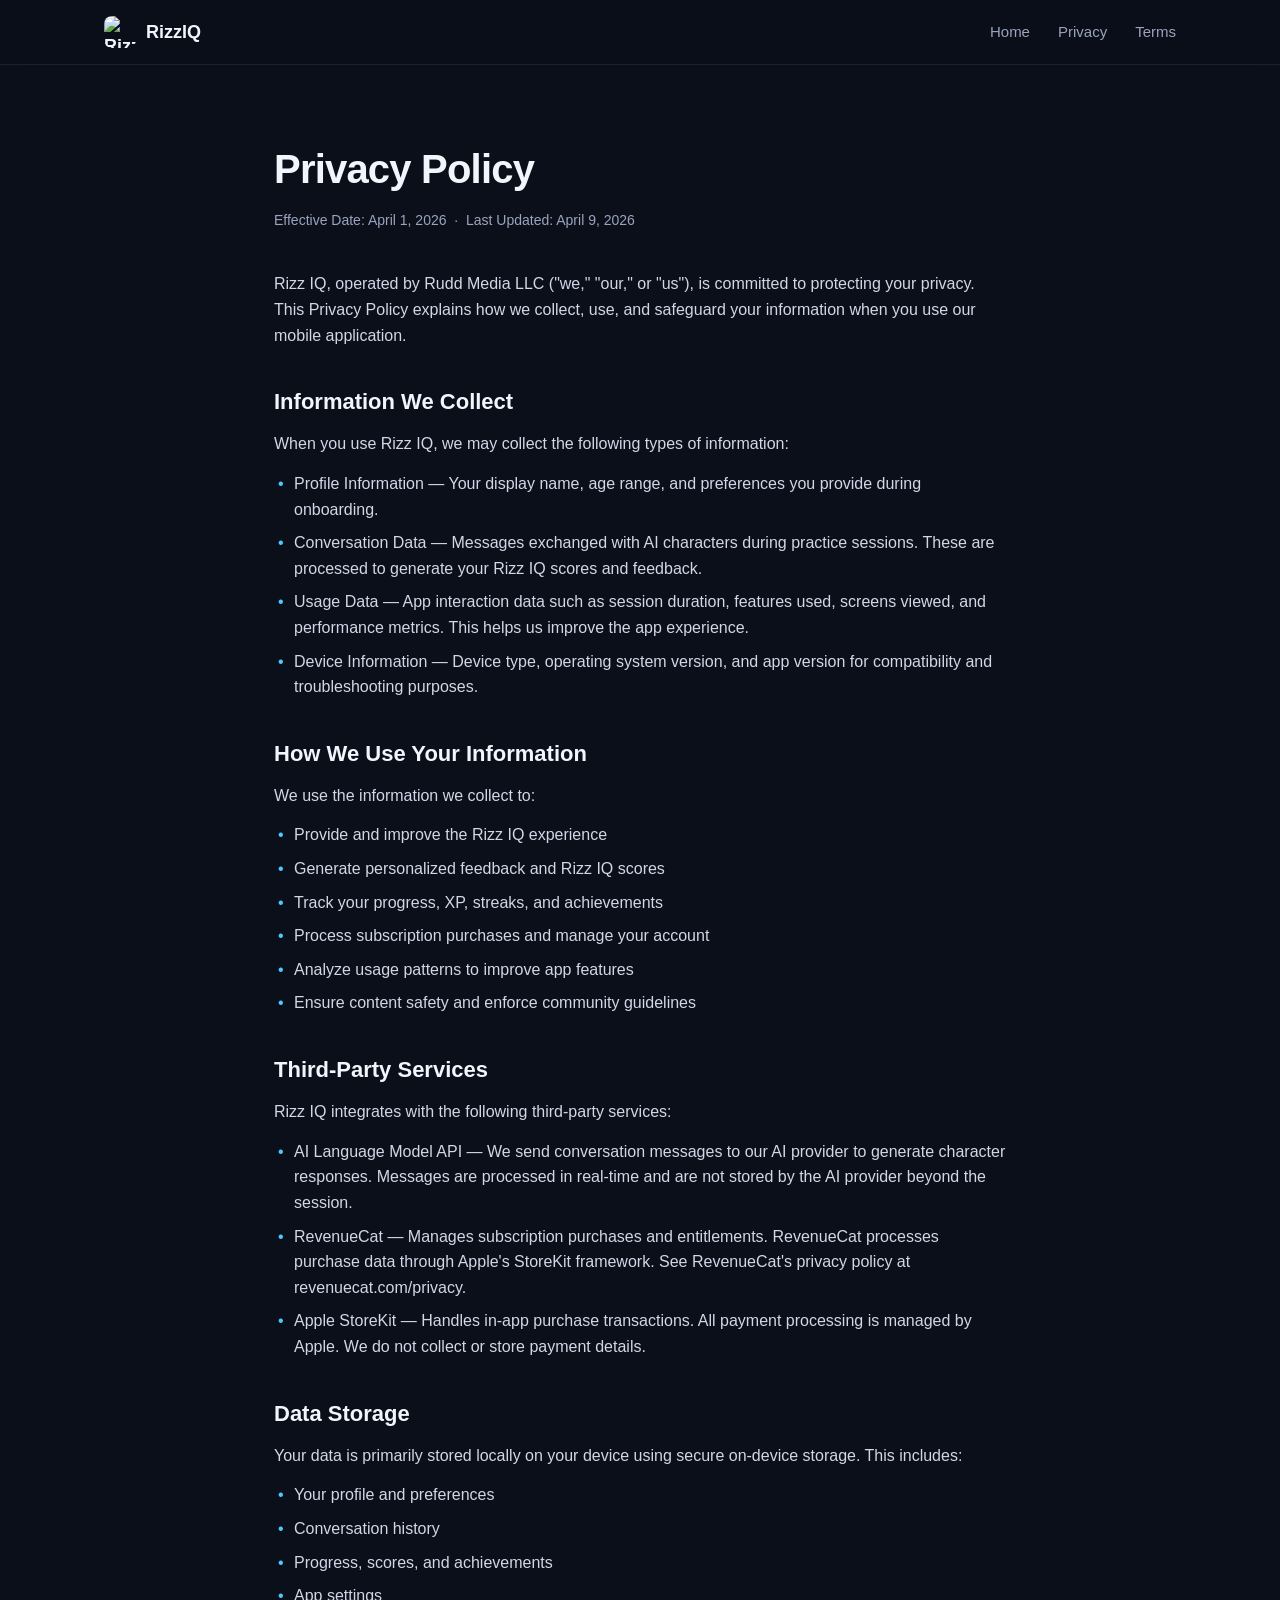
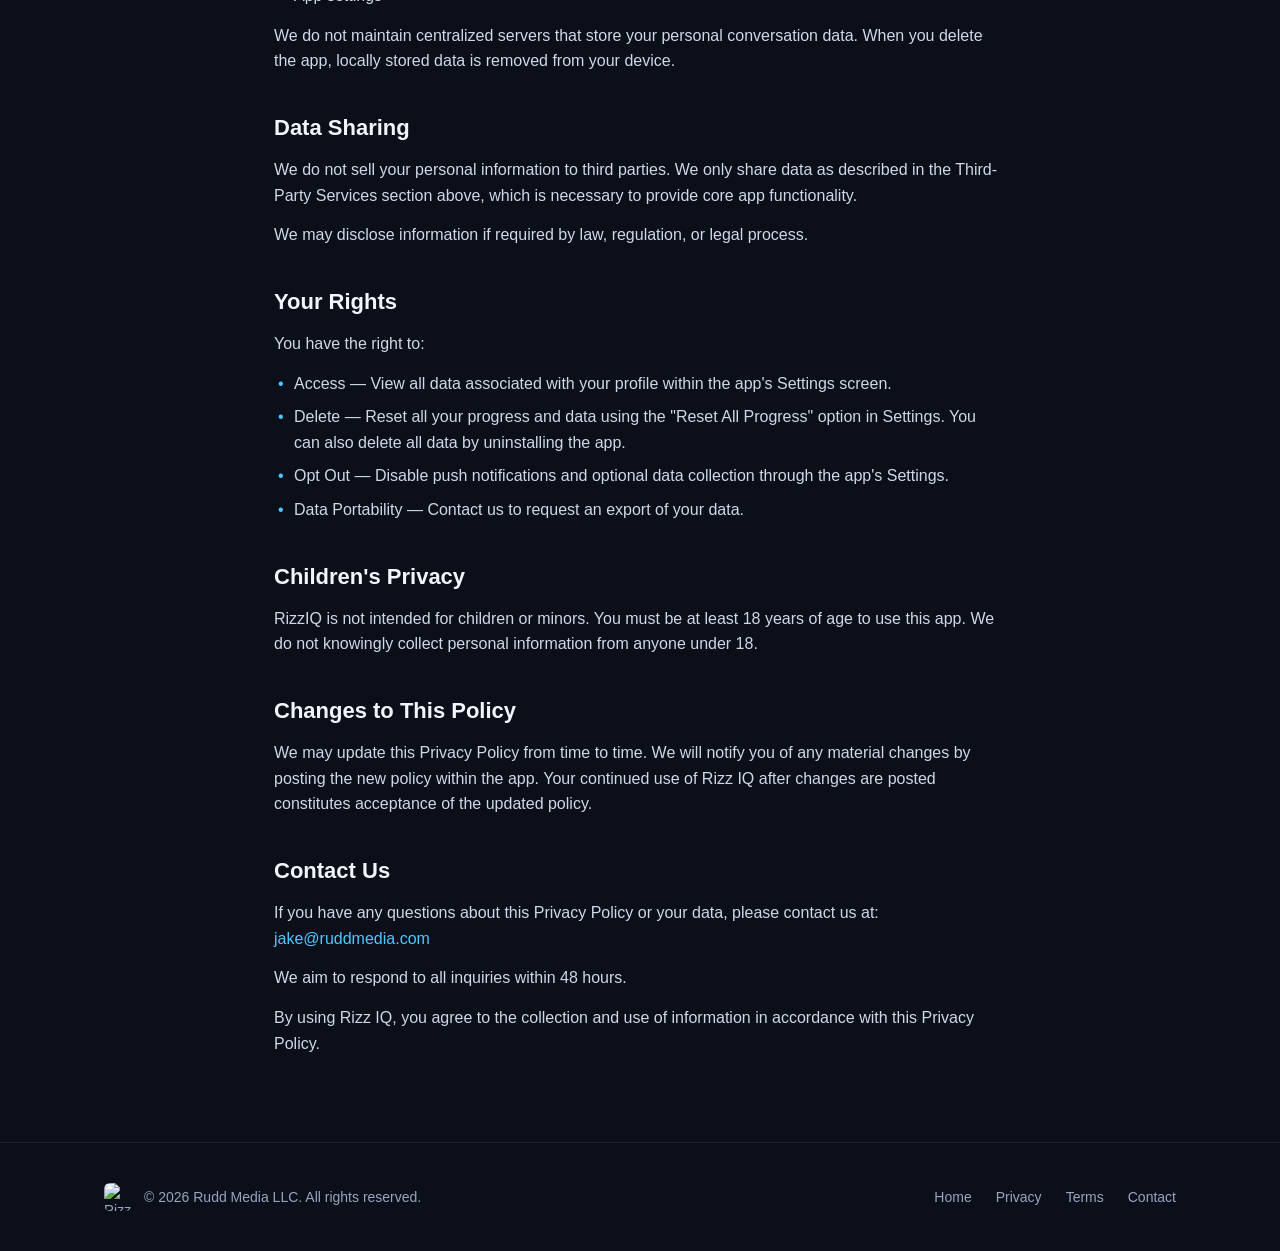
==== privacy.html @ 09187c6a "Initial marketing site" ====
<!DOCTYPE html>
<html lang="en">
<head>
<meta charset="UTF-8" />
<meta name="viewport" content="width=device-width, initial-scale=1" />
<title>Privacy Policy — RizzIQ</title>
<link rel="icon" type="image/png" href="logo.png" />
<link rel="stylesheet" href="styles.css" />
</head>
<body>
<nav class="nav">
  <div class="container nav-inner">
    <a href="/" class="nav-logo"><img src="logo.png" alt="RizzIQ" /> RizzIQ</a>
    <div class="nav-links"><a href="index.html">Home</a><a href="privacy.html">Privacy</a><a href="terms.html">Terms</a></div>
  </div>
</nav>
<main class="legal">
  <h1>Privacy Policy</h1>
  <p class="meta">Effective Date: April 1, 2026 &nbsp;·&nbsp; Last Updated: April 9, 2026</p>
  <p>Rizz IQ, operated by Rudd Media LLC ("we," "our," or "us"), is committed to protecting your privacy. This Privacy Policy explains how we collect, use, and safeguard your information when you use our mobile application.</p>
  <h2>Information We Collect</h2>
  <p>When you use Rizz IQ, we may collect the following types of information:</p>
  <ul>
    <li>Profile Information — Your display name, age range, and preferences you provide during onboarding.</li>
    <li>Conversation Data — Messages exchanged with AI characters during practice sessions. These are processed to generate your Rizz IQ scores and feedback.</li>
    <li>Usage Data — App interaction data such as session duration, features used, screens viewed, and performance metrics. This helps us improve the app experience.</li>
    <li>Device Information — Device type, operating system version, and app version for compatibility and troubleshooting purposes.</li>
  </ul>
  <h2>How We Use Your Information</h2>
  <p>We use the information we collect to:</p>
  <ul>
    <li>Provide and improve the Rizz IQ experience</li>
    <li>Generate personalized feedback and Rizz IQ scores</li>
    <li>Track your progress, XP, streaks, and achievements</li>
    <li>Process subscription purchases and manage your account</li>
    <li>Analyze usage patterns to improve app features</li>
    <li>Ensure content safety and enforce community guidelines</li>
  </ul>
  <h2>Third-Party Services</h2>
  <p>Rizz IQ integrates with the following third-party services:</p>
  <ul>
    <li>AI Language Model API — We send conversation messages to our AI provider to generate character responses. Messages are processed in real-time and are not stored by the AI provider beyond the session.</li>
    <li>RevenueCat — Manages subscription purchases and entitlements. RevenueCat processes purchase data through Apple's StoreKit framework. See RevenueCat's privacy policy at revenuecat.com/privacy.</li>
    <li>Apple StoreKit — Handles in-app purchase transactions. All payment processing is managed by Apple. We do not collect or store payment details.</li>
  </ul>
  <h2>Data Storage</h2>
  <p>Your data is primarily stored locally on your device using secure on-device storage. This includes:</p>
  <ul>
    <li>Your profile and preferences</li>
    <li>Conversation history</li>
    <li>Progress, scores, and achievements</li>
    <li>App settings</li>
  </ul>
  <p>We do not maintain centralized servers that store your personal conversation data. When you delete the app, locally stored data is removed from your device.</p>
  <h2>Data Sharing</h2>
  <p>We do not sell your personal information to third parties. We only share data as described in the Third-Party Services section above, which is necessary to provide core app functionality.</p>
  <p>We may disclose information if required by law, regulation, or legal process.</p>
  <h2>Your Rights</h2>
  <p>You have the right to:</p>
  <ul>
    <li>Access — View all data associated with your profile within the app's Settings screen.</li>
    <li>Delete — Reset all your progress and data using the "Reset All Progress" option in Settings. You can also delete all data by uninstalling the app.</li>
    <li>Opt Out — Disable push notifications and optional data collection through the app's Settings.</li>
    <li>Data Portability — Contact us to request an export of your data.</li>
  </ul>
  <h2>Children's Privacy</h2>
  <p>RizzIQ is not intended for children or minors. You must be at least 18 years of age to use this app. We do not knowingly collect personal information from anyone under 18.</p>
  <h2>Changes to This Policy</h2>
  <p>We may update this Privacy Policy from time to time. We will notify you of any material changes by posting the new policy within the app. Your continued use of Rizz IQ after changes are posted constitutes acceptance of the updated policy.</p>
  <h2>Contact Us</h2>
  <p>If you have any questions about this Privacy Policy or your data, please contact us at: <a href="mailto:jake@ruddmedia.com">jake@ruddmedia.com</a></p>
  <p>We aim to respond to all inquiries within 48 hours.</p>
  <p>By using Rizz IQ, you agree to the collection and use of information in accordance with this Privacy Policy.</p>
</main>
<footer>
  <div class="container footer-inner">
    <div class="footer-left"><img src="logo.png" alt="RizzIQ" /><span>© 2026 Rudd Media LLC. All rights reserved.</span></div>
    <div class="footer-links"><a href="index.html">Home</a><a href="privacy.html">Privacy</a><a href="terms.html">Terms</a><a href="mailto:jake@ruddmedia.com">Contact</a></div>
  </div>
</footer>
</body>
</html>
---- styles.css ----
:root {
  --bg: #0B0F1A;
  --bg-2: #10162A;
  --deep: #1E2DB8;
  --royal: #2547F0;
  --cyan: #4CC9FF;
  --text: #F2F5FB;
  --muted: #9AA4BF;
  --card: #141A2E;
  --border: rgba(255,255,255,0.08);
  --radius: 18px;
}
* { box-sizing: border-box; margin: 0; padding: 0; }
html { scroll-behavior: smooth; }
body {
  font-family: -apple-system, BlinkMacSystemFont, "Inter", "Segoe UI", Roboto, sans-serif;
  background: var(--bg);
  color: var(--text);
  line-height: 1.6;
  -webkit-font-smoothing: antialiased;
}
a { color: var(--cyan); text-decoration: none; }
a:hover { opacity: 0.85; }
img { max-width: 100%; display: block; }
.container { max-width: 1120px; margin: 0 auto; padding: 0 24px; }
.nav {
  position: sticky; top: 0; z-index: 50;
  background: rgba(11,15,26,0.85);
  backdrop-filter: blur(12px);
  border-bottom: 1px solid var(--border);
}
.nav-inner { display: flex; align-items: center; justify-content: space-between; height: 64px; }
.nav-logo { display: flex; align-items: center; gap: 10px; font-weight: 800; font-size: 18px; color: var(--text); }
.nav-logo img { width: 32px; height: 32px; border-radius: 8px; }
.nav-links { display: flex; gap: 28px; }
.nav-links a { color: var(--muted); font-weight: 500; font-size: 15px; }
.nav-links a:hover { color: var(--text); }
.hero {
  position: relative;
  padding: 96px 0 64px;
  background:
    radial-gradient(ellipse at top, rgba(37,71,240,0.25), transparent 60%),
    radial-gradient(ellipse at bottom right, rgba(76,201,255,0.12), transparent 60%),
    linear-gradient(180deg, var(--bg) 0%, var(--bg-2) 100%);
  overflow: hidden;
}
.hero-grid { display: grid; grid-template-columns: 1.1fr 1fr; gap: 56px; align-items: center; }
.hero h1 { font-size: 56px; line-height: 1.05; font-weight: 800; letter-spacing: -0.02em; margin-bottom: 20px; }
.hero h1 .accent { background: linear-gradient(90deg, var(--cyan), #7BDCFF); -webkit-background-clip: text; background-clip: text; color: transparent; }
.hero p.lead { font-size: 19px; color: var(--muted); margin-bottom: 32px; max-width: 540px; }
.hero-cta { display: flex; gap: 14px; flex-wrap: wrap; align-items: center; }
.btn-appstore { display: inline-flex; align-items: center; gap: 12px; background: #000; color: #fff; padding: 14px 22px; border-radius: 14px; font-weight: 600; font-size: 16px; border: 1px solid rgba(255,255,255,0.15); transition: transform 0.15s ease; }
.btn-appstore:hover { transform: translateY(-2px); opacity: 1; }
.btn-appstore .apple { font-size: 24px; }
.btn-appstore .small { font-size: 11px; font-weight: 400; opacity: 0.75; display: block; line-height: 1; margin-bottom: 2px; }
.btn-appstore .big { font-size: 17px; font-weight: 600; line-height: 1.1; }
.hero-note { color: var(--muted); font-size: 13px; }
.hero-phone { position: relative; display: flex; justify-content: center; }
.hero-phone img { max-height: 620px; border-radius: 32px; box-shadow: 0 30px 80px rgba(37,71,240,0.35), 0 0 0 1px rgba(255,255,255,0.06); }
section { padding: 88px 0; }
.section-head { text-align: center; margin-bottom: 56px; }
.section-head h2 { font-size: 42px; font-weight: 800; letter-spacing: -0.02em; margin-bottom: 14px; }
.section-head p { color: var(--muted); font-size: 18px; max-width: 640px; margin: 0 auto; }
.steps { display: grid; grid-template-columns: repeat(3, 1fr); gap: 24px; }
.step { background: var(--card); border: 1px solid var(--border); border-radius: var(--radius); padding: 32px 28px; }
.step-num { display: inline-flex; align-items: center; justify-content: center; width: 40px; height: 40px; border-radius: 12px; background: linear-gradient(135deg, var(--royal), var(--cyan)); font-weight: 800; font-size: 18px; margin-bottom: 20px; }
.step h3 { font-size: 20px; margin-bottom: 10px; }
.step p { color: var(--muted); font-size: 15px; }
.features-alt { background: var(--bg-2); }
.feature-row { display: grid; grid-template-columns: 1fr 1fr; gap: 72px; align-items: center; margin-bottom: 96px; }
.feature-row:last-child { margin-bottom: 0; }
.feature-row.reverse { direction: rtl; }
.feature-row.reverse > * { direction: ltr; }
.feature-row h3 { font-size: 32px; font-weight: 800; letter-spacing: -0.015em; margin-bottom: 16px; }
.feature-row p { color: var(--muted); font-size: 17px; margin-bottom: 12px; }
.feature-row ul { list-style: none; margin-top: 20px; }
.feature-row ul li { color: var(--muted); font-size: 15px; padding-left: 26px; position: relative; margin-bottom: 10px; }
.feature-row ul li::before { content: '✓'; color: var(--cyan); font-weight: 700; position: absolute; left: 0; }
.feature-img { display: flex; justify-content: center; }
.feature-img img { max-height: 560px; border-radius: 26px; box-shadow: 0 20px 60px rgba(0,0,0,0.5), 0 0 0 1px rgba(255,255,255,0.06); }
.faq-list { max-width: 760px; margin: 0 auto; }
.faq-item { background: var(--card); border: 1px solid var(--border); border-radius: 14px; padding: 22px 26px; margin-bottom: 14px; }
.faq-item h4 { font-size: 17px; margin-bottom: 8px; }
.faq-item p { color: var(--muted); font-size: 15px; }
.cta-banner { background: linear-gradient(135deg, var(--deep), var(--royal)); border-radius: 24px; padding: 56px 48px; text-align: center; margin: 0 auto; max-width: 900px; }
.cta-banner h2 { font-size: 36px; margin-bottom: 16px; letter-spacing: -0.015em; }
.cta-banner p { color: rgba(255,255,255,0.85); margin-bottom: 28px; font-size: 17px; }
.cta-banner .btn-appstore { background: #000; }
footer { border-top: 1px solid var(--border); padding: 40px 0; background: var(--bg); }
.footer-inner { display: flex; justify-content: space-between; align-items: center; flex-wrap: wrap; gap: 20px; }
.footer-left { display: flex; align-items: center; gap: 12px; color: var(--muted); font-size: 14px; }
.footer-left img { width: 28px; height: 28px; border-radius: 6px; }
.footer-links { display: flex; gap: 24px; }
.footer-links a { color: var(--muted); font-size: 14px; }
.footer-links a:hover { color: var(--text); }
.legal { max-width: 780px; margin: 0 auto; padding: 72px 24px; }
.legal h1 { font-size: 40px; margin-bottom: 8px; letter-spacing: -0.02em; }
.legal .meta { color: var(--muted); font-size: 14px; margin-bottom: 40px; }
.legal h2 { font-size: 22px; margin-top: 36px; margin-bottom: 12px; color: var(--text); }
.legal p { color: #D1D7E6; margin-bottom: 14px; font-size: 16px; }
.legal ul { list-style: none; margin-bottom: 14px; }
.legal ul li { color: #D1D7E6; font-size: 16px; padding-left: 20px; position: relative; margin-bottom: 8px; }
.legal ul li::before { content: '•'; color: var(--cyan); position: absolute; left: 4px; }
.legal a { color: var(--cyan); }
@media (max-width: 880px) {
  .hero { padding: 56px 0 40px; }
  .hero-grid { grid-template-columns: 1fr; gap: 40px; }
  .hero h1 { font-size: 40px; }
  .hero-phone img { max-height: 500px; }
  .steps { grid-template-columns: 1fr; }
  .feature-row { grid-template-columns: 1fr; gap: 32px; margin-bottom: 64px; }
  .feature-row.reverse { direction: ltr; }
  .section-head h2 { font-size: 32px; }
  .cta-banner { padding: 40px 24px; }
  .cta-banner h2 { font-size: 28px; }
  .nav-links { gap: 18px; }
  .nav-links a { font-size: 14px; }
  section { padding: 64px 0; }
}
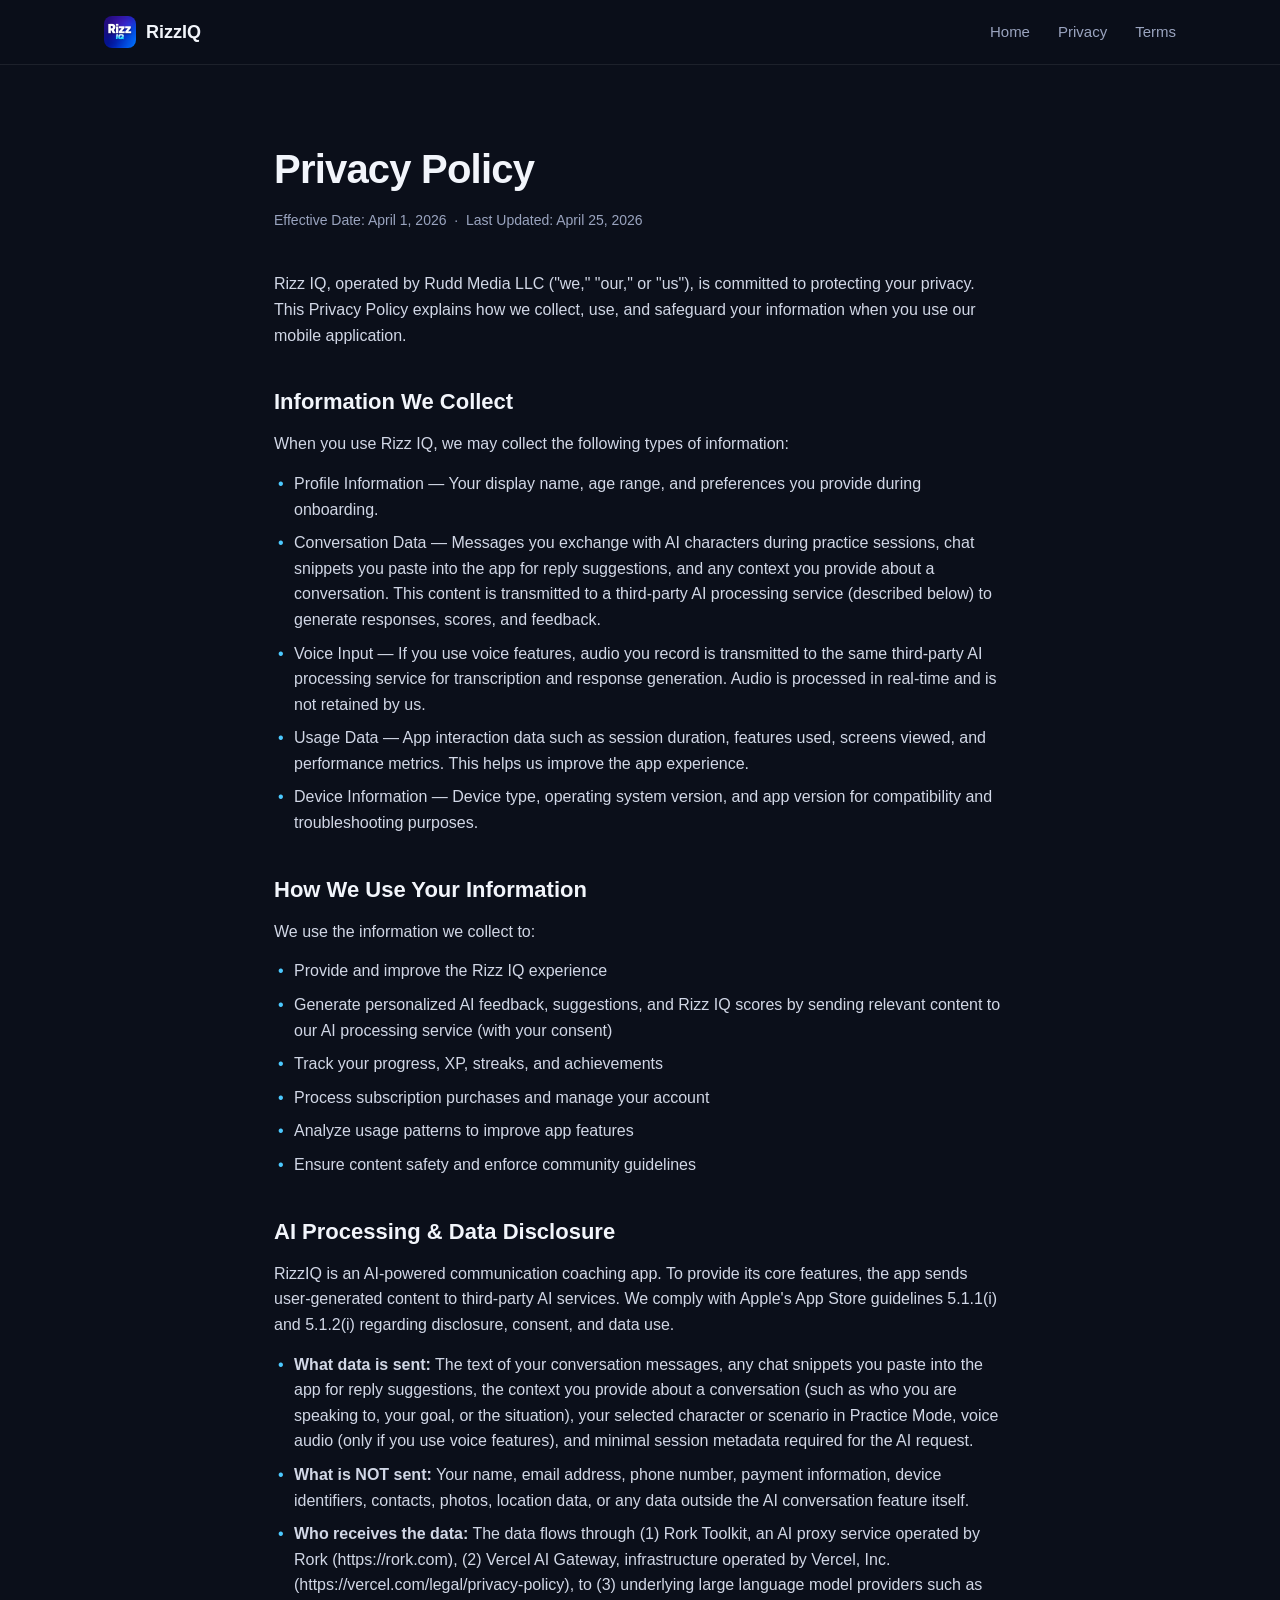
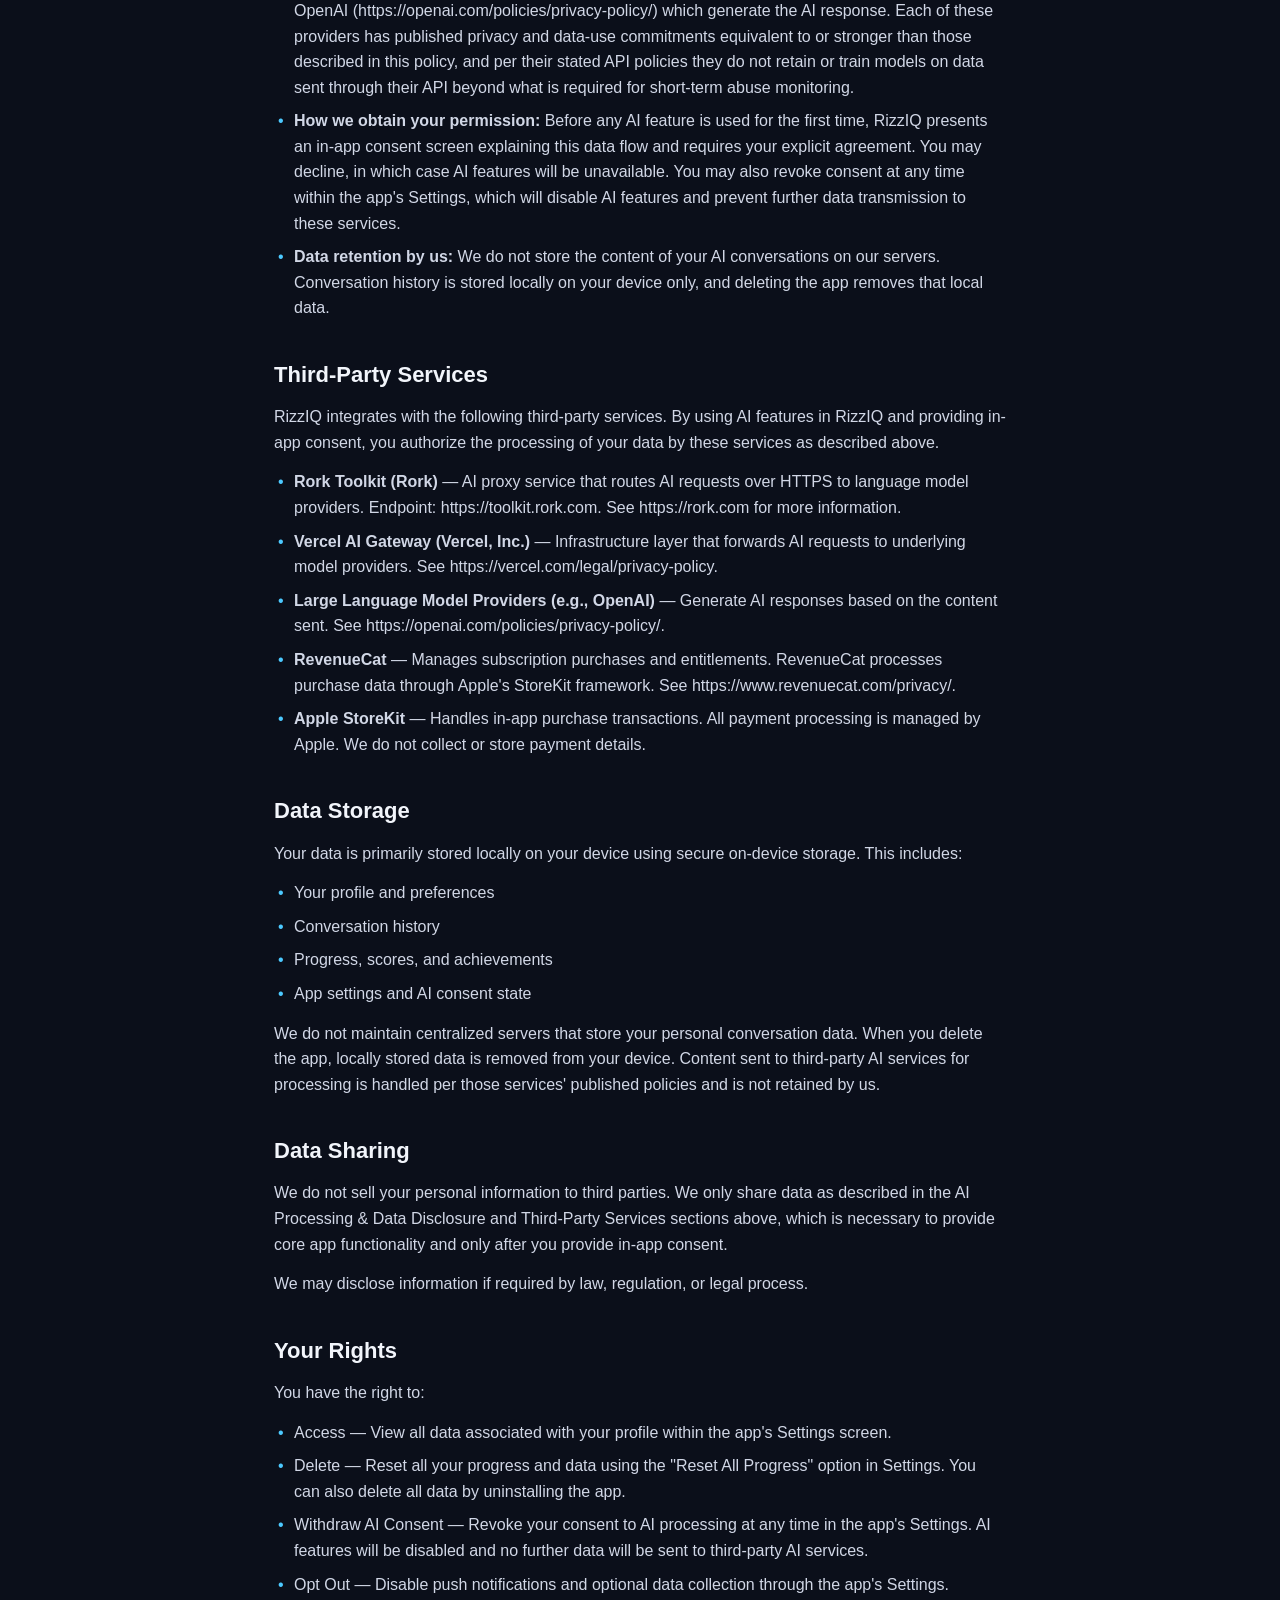
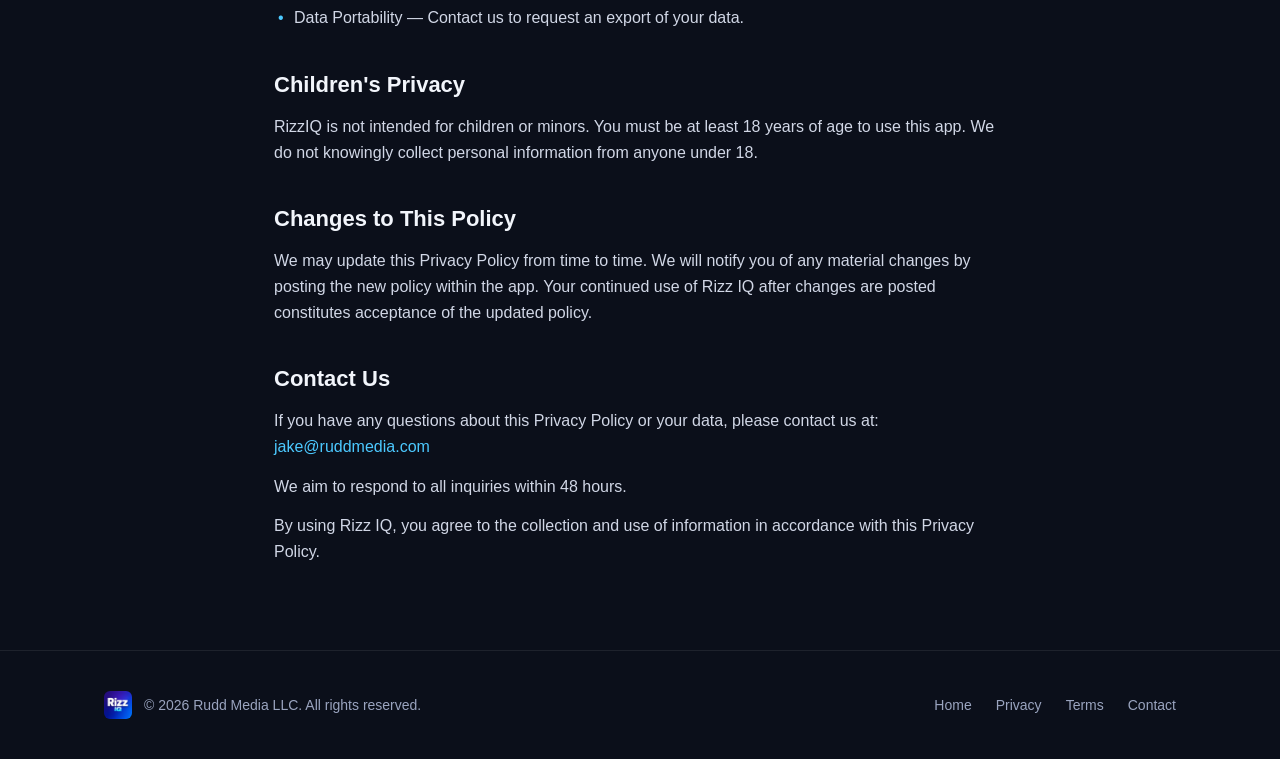
==== commit b106800a: "Privacy: add AI processing disclosure (Apple 5.1.1(i) / 5.1.2(i))" ====
--- a/privacy.html
+++ b/privacy.html
@@ -9,74 +9,97 @@
 </head>
 <body>
 <nav class="nav">
-  <div class="container nav-inner">
-    <a href="/" class="nav-logo"><img src="logo.png" alt="RizzIQ" /> RizzIQ</a>
-    <div class="nav-links"><a href="index.html">Home</a><a href="privacy.html">Privacy</a><a href="terms.html">Terms</a></div>
-  </div>
+<div class="container nav-inner">
+<a href="/" class="nav-logo"><img src="logo.png" alt="RizzIQ" /> RizzIQ</a>
+<div class="nav-links"><a href="index.html">Home</a><a href="privacy.html">Privacy</a><a href="terms.html">Terms</a></div>
+</div>
 </nav>
 <main class="legal">
-  <h1>Privacy Policy</h1>
-  <p class="meta">Effective Date: April 1, 2026 &nbsp;·&nbsp; Last Updated: April 9, 2026</p>
-  <p>Rizz IQ, operated by Rudd Media LLC ("we," "our," or "us"), is committed to protecting your privacy. This Privacy Policy explains how we collect, use, and safeguard your information when you use our mobile application.</p>
-  <h2>Information We Collect</h2>
-  <p>When you use Rizz IQ, we may collect the following types of information:</p>
-  <ul>
-    <li>Profile Information — Your display name, age range, and preferences you provide during onboarding.</li>
-    <li>Conversation Data — Messages exchanged with AI characters during practice sessions. These are processed to generate your Rizz IQ scores and feedback.</li>
-    <li>Usage Data — App interaction data such as session duration, features used, screens viewed, and performance metrics. This helps us improve the app experience.</li>
-    <li>Device Information — Device type, operating system version, and app version for compatibility and troubleshooting purposes.</li>
-  </ul>
-  <h2>How We Use Your Information</h2>
-  <p>We use the information we collect to:</p>
-  <ul>
-    <li>Provide and improve the Rizz IQ experience</li>
-    <li>Generate personalized feedback and Rizz IQ scores</li>
-    <li>Track your progress, XP, streaks, and achievements</li>
-    <li>Process subscription purchases and manage your account</li>
-    <li>Analyze usage patterns to improve app features</li>
-    <li>Ensure content safety and enforce community guidelines</li>
-  </ul>
-  <h2>Third-Party Services</h2>
-  <p>Rizz IQ integrates with the following third-party services:</p>
-  <ul>
-    <li>AI Language Model API — We send conversation messages to our AI provider to generate character responses. Messages are processed in real-time and are not stored by the AI provider beyond the session.</li>
-    <li>RevenueCat — Manages subscription purchases and entitlements. RevenueCat processes purchase data through Apple's StoreKit framework. See RevenueCat's privacy policy at revenuecat.com/privacy.</li>
-    <li>Apple StoreKit — Handles in-app purchase transactions. All payment processing is managed by Apple. We do not collect or store payment details.</li>
-  </ul>
-  <h2>Data Storage</h2>
-  <p>Your data is primarily stored locally on your device using secure on-device storage. This includes:</p>
-  <ul>
-    <li>Your profile and preferences</li>
-    <li>Conversation history</li>
-    <li>Progress, scores, and achievements</li>
-    <li>App settings</li>
-  </ul>
-  <p>We do not maintain centralized servers that store your personal conversation data. When you delete the app, locally stored data is removed from your device.</p>
-  <h2>Data Sharing</h2>
-  <p>We do not sell your personal information to third parties. We only share data as described in the Third-Party Services section above, which is necessary to provide core app functionality.</p>
-  <p>We may disclose information if required by law, regulation, or legal process.</p>
-  <h2>Your Rights</h2>
-  <p>You have the right to:</p>
-  <ul>
-    <li>Access — View all data associated with your profile within the app's Settings screen.</li>
-    <li>Delete — Reset all your progress and data using the "Reset All Progress" option in Settings. You can also delete all data by uninstalling the app.</li>
-    <li>Opt Out — Disable push notifications and optional data collection through the app's Settings.</li>
-    <li>Data Portability — Contact us to request an export of your data.</li>
-  </ul>
-  <h2>Children's Privacy</h2>
-  <p>RizzIQ is not intended for children or minors. You must be at least 18 years of age to use this app. We do not knowingly collect personal information from anyone under 18.</p>
-  <h2>Changes to This Policy</h2>
-  <p>We may update this Privacy Policy from time to time. We will notify you of any material changes by posting the new policy within the app. Your continued use of Rizz IQ after changes are posted constitutes acceptance of the updated policy.</p>
-  <h2>Contact Us</h2>
-  <p>If you have any questions about this Privacy Policy or your data, please contact us at: <a href="mailto:jake@ruddmedia.com">jake@ruddmedia.com</a></p>
-  <p>We aim to respond to all inquiries within 48 hours.</p>
-  <p>By using Rizz IQ, you agree to the collection and use of information in accordance with this Privacy Policy.</p>
+<h1>Privacy Policy</h1>
+<p class="meta">Effective Date: April 1, 2026 &nbsp;·&nbsp; Last Updated: April 25, 2026</p>
+<p>Rizz IQ, operated by Rudd Media LLC ("we," "our," or "us"), is committed to protecting your privacy. This Privacy Policy explains how we collect, use, and safeguard your information when you use our mobile application.</p>
+
+<h2>Information We Collect</h2>
+<p>When you use Rizz IQ, we may collect the following types of information:</p>
+<ul>
+<li>Profile Information — Your display name, age range, and preferences you provide during onboarding.</li>
+<li>Conversation Data — Messages you exchange with AI characters during practice sessions, chat snippets you paste into the app for reply suggestions, and any context you provide about a conversation. This content is transmitted to a third-party AI processing service (described below) to generate responses, scores, and feedback.</li>
+<li>Voice Input — If you use voice features, audio you record is transmitted to the same third-party AI processing service for transcription and response generation. Audio is processed in real-time and is not retained by us.</li>
+<li>Usage Data — App interaction data such as session duration, features used, screens viewed, and performance metrics. This helps us improve the app experience.</li>
+<li>Device Information — Device type, operating system version, and app version for compatibility and troubleshooting purposes.</li>
+</ul>
+
+<h2>How We Use Your Information</h2>
+<p>We use the information we collect to:</p>
+<ul>
+<li>Provide and improve the Rizz IQ experience</li>
+<li>Generate personalized AI feedback, suggestions, and Rizz IQ scores by sending relevant content to our AI processing service (with your consent)</li>
+<li>Track your progress, XP, streaks, and achievements</li>
+<li>Process subscription purchases and manage your account</li>
+<li>Analyze usage patterns to improve app features</li>
+<li>Ensure content safety and enforce community guidelines</li>
+</ul>
+
+<h2>AI Processing &amp; Data Disclosure</h2>
+<p>RizzIQ is an AI-powered communication coaching app. To provide its core features, the app sends user-generated content to third-party AI services. We comply with Apple's App Store guidelines 5.1.1(i) and 5.1.2(i) regarding disclosure, consent, and data use.</p>
+<ul>
+<li><strong>What data is sent:</strong> The text of your conversation messages, any chat snippets you paste into the app for reply suggestions, the context you provide about a conversation (such as who you are speaking to, your goal, or the situation), your selected character or scenario in Practice Mode, voice audio (only if you use voice features), and minimal session metadata required for the AI request.</li>
+<li><strong>What is NOT sent:</strong> Your name, email address, phone number, payment information, device identifiers, contacts, photos, location data, or any data outside the AI conversation feature itself.</li>
+<li><strong>Who receives the data:</strong> The data flows through (1) Rork Toolkit, an AI proxy service operated by Rork (https://rork.com), (2) Vercel AI Gateway, infrastructure operated by Vercel, Inc. (https://vercel.com/legal/privacy-policy), to (3) underlying large language model providers such as OpenAI (https://openai.com/policies/privacy-policy/) which generate the AI response. Each of these providers has published privacy and data-use commitments equivalent to or stronger than those described in this policy, and per their stated API policies they do not retain or train models on data sent through their API beyond what is required for short-term abuse monitoring.</li>
+<li><strong>How we obtain your permission:</strong> Before any AI feature is used for the first time, RizzIQ presents an in-app consent screen explaining this data flow and requires your explicit agreement. You may decline, in which case AI features will be unavailable. You may also revoke consent at any time within the app's Settings, which will disable AI features and prevent further data transmission to these services.</li>
+<li><strong>Data retention by us:</strong> We do not store the content of your AI conversations on our servers. Conversation history is stored locally on your device only, and deleting the app removes that local data.</li>
+</ul>
+
+<h2>Third-Party Services</h2>
+<p>RizzIQ integrates with the following third-party services. By using AI features in RizzIQ and providing in-app consent, you authorize the processing of your data by these services as described above.</p>
+<ul>
+<li><strong>Rork Toolkit (Rork)</strong> — AI proxy service that routes AI requests over HTTPS to language model providers. Endpoint: https://toolkit.rork.com. See https://rork.com for more information.</li>
+<li><strong>Vercel AI Gateway (Vercel, Inc.)</strong> — Infrastructure layer that forwards AI requests to underlying model providers. See https://vercel.com/legal/privacy-policy.</li>
+<li><strong>Large Language Model Providers (e.g., OpenAI)</strong> — Generate AI responses based on the content sent. See https://openai.com/policies/privacy-policy/.</li>
+<li><strong>RevenueCat</strong> — Manages subscription purchases and entitlements. RevenueCat processes purchase data through Apple's StoreKit framework. See https://www.revenuecat.com/privacy/.</li>
+<li><strong>Apple StoreKit</strong> — Handles in-app purchase transactions. All payment processing is managed by Apple. We do not collect or store payment details.</li>
+</ul>
+
+<h2>Data Storage</h2>
+<p>Your data is primarily stored locally on your device using secure on-device storage. This includes:</p>
+<ul>
+<li>Your profile and preferences</li>
+<li>Conversation history</li>
+<li>Progress, scores, and achievements</li>
+<li>App settings and AI consent state</li>
+</ul>
+<p>We do not maintain centralized servers that store your personal conversation data. When you delete the app, locally stored data is removed from your device. Content sent to third-party AI services for processing is handled per those services' published policies and is not retained by us.</p>
+
+<h2>Data Sharing</h2>
+<p>We do not sell your personal information to third parties. We only share data as described in the AI Processing &amp; Data Disclosure and Third-Party Services sections above, which is necessary to provide core app functionality and only after you provide in-app consent.</p>
+<p>We may disclose information if required by law, regulation, or legal process.</p>
+
+<h2>Your Rights</h2>
+<p>You have the right to:</p>
+<ul>
+<li>Access — View all data associated with your profile within the app's Settings screen.</li>
+<li>Delete — Reset all your progress and data using the "Reset All Progress" option in Settings. You can also delete all data by uninstalling the app.</li>
+<li>Withdraw AI Consent — Revoke your consent to AI processing at any time in the app's Settings. AI features will be disabled and no further data will be sent to third-party AI services.</li>
+<li>Opt Out — Disable push notifications and optional data collection through the app's Settings.</li>
+<li>Data Portability — Contact us to request an export of your data.</li>
+</ul>
+
+<h2>Children's Privacy</h2>
+<p>RizzIQ is not intended for children or minors. You must be at least 18 years of age to use this app. We do not knowingly collect personal information from anyone under 18.</p>
+
+<h2>Changes to This Policy</h2>
+<p>We may update this Privacy Policy from time to time. We will notify you of any material changes by posting the new policy within the app. Your continued use of Rizz IQ after changes are posted constitutes acceptance of the updated policy.</p>
+
+<h2>Contact Us</h2>
+<p>If you have any questions about this Privacy Policy or your data, please contact us at: <a href="mailto:jake@ruddmedia.com">jake@ruddmedia.com</a></p>
+<p>We aim to respond to all inquiries within 48 hours.</p>
+<p>By using Rizz IQ, you agree to the collection and use of information in accordance with this Privacy Policy.</p>
 </main>
 <footer>
-  <div class="container footer-inner">
-    <div class="footer-left"><img src="logo.png" alt="RizzIQ" /><span>© 2026 Rudd Media LLC. All rights reserved.</span></div>
-    <div class="footer-links"><a href="index.html">Home</a><a href="privacy.html">Privacy</a><a href="terms.html">Terms</a><a href="mailto:jake@ruddmedia.com">Contact</a></div>
-  </div>
+<div class="container footer-inner">
+<div class="footer-left"><img src="logo.png" alt="RizzIQ" /><span>© 2026 Rudd Media LLC. All rights reserved.</span></div>
+<div class="footer-links"><a href="index.html">Home</a><a href="privacy.html">Privacy</a><a href="terms.html">Terms</a><a href="mailto:jake@ruddmedia.com">Contact</a></div>
+</div>
 </footer>
 </body>
 </html>
--- a/styles.css
+++ b/styles.css
@@ -51,7 +51,7 @@
 .hero-cta { display: flex; gap: 14px; flex-wrap: wrap; align-items: center; }
 .btn-appstore { display: inline-flex; align-items: center; gap: 12px; background: #000; color: #fff; padding: 14px 22px; border-radius: 14px; font-weight: 600; font-size: 16px; border: 1px solid rgba(255,255,255,0.15); transition: transform 0.15s ease; }
 .btn-appstore:hover { transform: translateY(-2px); opacity: 1; }
-.btn-appstore .apple { font-size: 24px; }
+.btn-appstore svg.apple { width: 22px; height: 22px; fill: currentColor; flex-shrink: 0; }
 .btn-appstore .small { font-size: 11px; font-weight: 400; opacity: 0.75; display: block; line-height: 1; margin-bottom: 2px; }
 .btn-appstore .big { font-size: 17px; font-weight: 600; line-height: 1.1; }
 .hero-note { color: var(--muted); font-size: 13px; }
